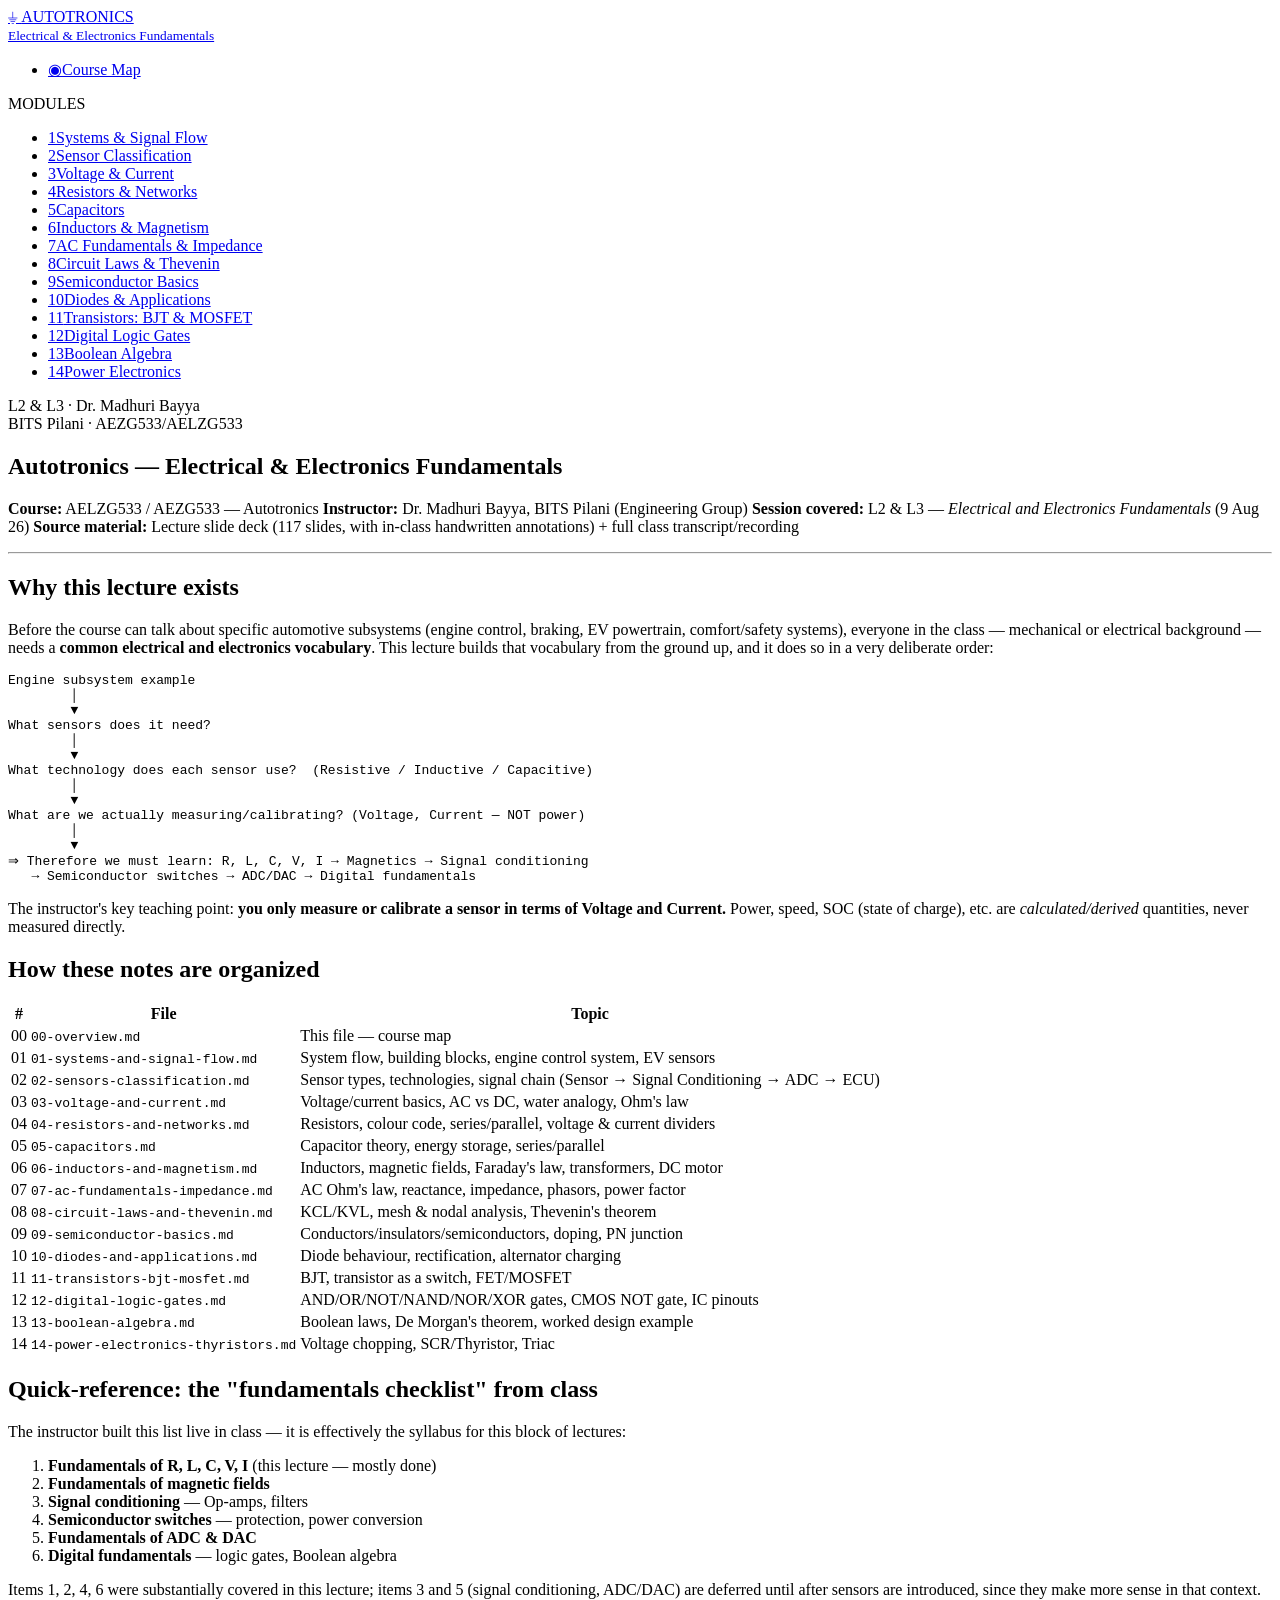
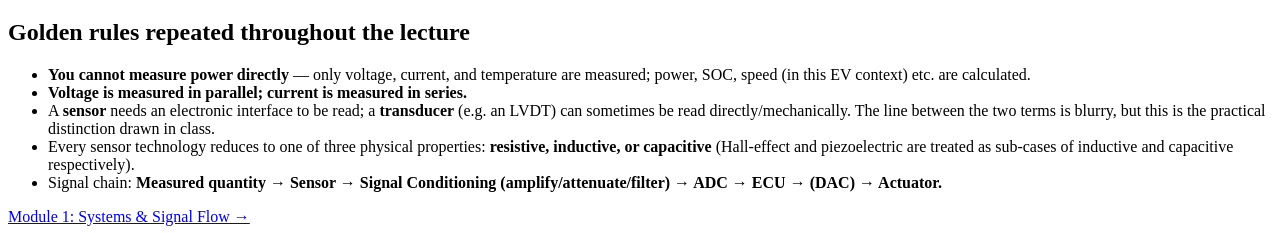
==== index.html @ 304dc294 "Add files via upload" ====
<!DOCTYPE html>
<html lang="en">
<head>
<meta charset="UTF-8">
<meta name="viewport" content="width=device-width, initial-scale=1.0">
<title>Course Map · Autotronics Fundamentals</title>
<link rel="stylesheet" href="styles.css">
<link rel="preconnect" href="https://fonts.googleapis.com">
<link href="https://fonts.googleapis.com/css2?family=IBM+Plex+Mono:wght@400;500;600;700&family=IBM+Plex+Sans:wght@400;500;600;700&display=swap" rel="stylesheet">
</head>
<body>
<div class="board">
  <aside class="sidebar">
    <div class="sidebar-head">
      <a href="index.html" class="logo">
        <span class="logo-mark">⏚</span>
        <span class="logo-text">AUTOTRONICS<br><small>Electrical &amp; Electronics Fundamentals</small></span>
      </a>
    </div>
    <nav>
      <ul class="nav-list">
        <li class="active"><a href="index.html"><span class="pin">◉</span>Course Map</a></li>
      </ul>
      <div class="nav-divider">MODULES</div>
      <ul class="nav-list">
        <li class=""><a href="01-systems-and-signal-flow.html"><span class="pin">1</span>Systems &amp; Signal Flow</a></li>
<li class=""><a href="02-sensors-classification.html"><span class="pin">2</span>Sensor Classification</a></li>
<li class=""><a href="03-voltage-and-current.html"><span class="pin">3</span>Voltage &amp; Current</a></li>
<li class=""><a href="04-resistors-and-networks.html"><span class="pin">4</span>Resistors &amp; Networks</a></li>
<li class=""><a href="05-capacitors.html"><span class="pin">5</span>Capacitors</a></li>
<li class=""><a href="06-inductors-and-magnetism.html"><span class="pin">6</span>Inductors &amp; Magnetism</a></li>
<li class=""><a href="07-ac-fundamentals-impedance.html"><span class="pin">7</span>AC Fundamentals &amp; Impedance</a></li>
<li class=""><a href="08-circuit-laws-and-thevenin.html"><span class="pin">8</span>Circuit Laws &amp; Thevenin</a></li>
<li class=""><a href="09-semiconductor-basics.html"><span class="pin">9</span>Semiconductor Basics</a></li>
<li class=""><a href="10-diodes-and-applications.html"><span class="pin">10</span>Diodes &amp; Applications</a></li>
<li class=""><a href="11-transistors-bjt-mosfet.html"><span class="pin">11</span>Transistors: BJT &amp; MOSFET</a></li>
<li class=""><a href="12-digital-logic-gates.html"><span class="pin">12</span>Digital Logic Gates</a></li>
<li class=""><a href="13-boolean-algebra.html"><span class="pin">13</span>Boolean Algebra</a></li>
<li class=""><a href="14-power-electronics-thyristors.html"><span class="pin">14</span>Power Electronics</a></li>
      </ul>
    </nav>
    <div class="sidebar-foot">L2 &amp; L3 · Dr. Madhuri Bayya<br>BITS Pilani · AEZG533/AELZG533</div>
  </aside>
  <main class="content">
    <div class="trace-rule"></div>
    <article class="markdown-body">
<h1 id="autotronics-electrical-electronics-fundamentals">Autotronics — Electrical &amp; Electronics Fundamentals</h1>
<p><strong>Course:</strong> AELZG533 / AEZG533 — Autotronics
<strong>Instructor:</strong> Dr. Madhuri Bayya, BITS Pilani (Engineering Group)
<strong>Session covered:</strong> L2 &amp; L3 — <em>Electrical and Electronics Fundamentals</em> (9 Aug 26)
<strong>Source material:</strong> Lecture slide deck (117 slides, with in-class handwritten annotations) + full class transcript/recording</p>
<hr />
<h2 id="why-this-lecture-exists">Why this lecture exists</h2>
<p>Before the course can talk about specific automotive subsystems (engine
control, braking, EV powertrain, comfort/safety systems), everyone in the
class — mechanical or electrical background — needs a <strong>common electrical
and electronics vocabulary</strong>. This lecture builds that vocabulary from the
ground up, and it does so in a very deliberate order:</p>
<pre><code>Engine subsystem example
        │
        ▼
What sensors does it need?
        │
        ▼
What technology does each sensor use?  (Resistive / Inductive / Capacitive)
        │
        ▼
What are we actually measuring/calibrating? (Voltage, Current — NOT power)
        │
        ▼
⇒ Therefore we must learn: R, L, C, V, I → Magnetics → Signal conditioning
   → Semiconductor switches → ADC/DAC → Digital fundamentals
</code></pre>
<p>The instructor's key teaching point: <strong>you only measure or calibrate a
sensor in terms of Voltage and Current.</strong> Power, speed, SOC (state of
charge), etc. are <em>calculated/derived</em> quantities, never measured directly.</p>
<h2 id="how-these-notes-are-organized">How these notes are organized</h2>
<table>
<thead>
<tr>
<th>#</th>
<th>File</th>
<th>Topic</th>
</tr>
</thead>
<tbody>
<tr>
<td>00</td>
<td><code>00-overview.md</code></td>
<td>This file — course map</td>
</tr>
<tr>
<td>01</td>
<td><code>01-systems-and-signal-flow.md</code></td>
<td>System flow, building blocks, engine control system, EV sensors</td>
</tr>
<tr>
<td>02</td>
<td><code>02-sensors-classification.md</code></td>
<td>Sensor types, technologies, signal chain (Sensor → Signal Conditioning → ADC → ECU)</td>
</tr>
<tr>
<td>03</td>
<td><code>03-voltage-and-current.md</code></td>
<td>Voltage/current basics, AC vs DC, water analogy, Ohm's law</td>
</tr>
<tr>
<td>04</td>
<td><code>04-resistors-and-networks.md</code></td>
<td>Resistors, colour code, series/parallel, voltage &amp; current dividers</td>
</tr>
<tr>
<td>05</td>
<td><code>05-capacitors.md</code></td>
<td>Capacitor theory, energy storage, series/parallel</td>
</tr>
<tr>
<td>06</td>
<td><code>06-inductors-and-magnetism.md</code></td>
<td>Inductors, magnetic fields, Faraday's law, transformers, DC motor</td>
</tr>
<tr>
<td>07</td>
<td><code>07-ac-fundamentals-impedance.md</code></td>
<td>AC Ohm's law, reactance, impedance, phasors, power factor</td>
</tr>
<tr>
<td>08</td>
<td><code>08-circuit-laws-and-thevenin.md</code></td>
<td>KCL/KVL, mesh &amp; nodal analysis, Thevenin's theorem</td>
</tr>
<tr>
<td>09</td>
<td><code>09-semiconductor-basics.md</code></td>
<td>Conductors/insulators/semiconductors, doping, PN junction</td>
</tr>
<tr>
<td>10</td>
<td><code>10-diodes-and-applications.md</code></td>
<td>Diode behaviour, rectification, alternator charging</td>
</tr>
<tr>
<td>11</td>
<td><code>11-transistors-bjt-mosfet.md</code></td>
<td>BJT, transistor as a switch, FET/MOSFET</td>
</tr>
<tr>
<td>12</td>
<td><code>12-digital-logic-gates.md</code></td>
<td>AND/OR/NOT/NAND/NOR/XOR gates, CMOS NOT gate, IC pinouts</td>
</tr>
<tr>
<td>13</td>
<td><code>13-boolean-algebra.md</code></td>
<td>Boolean laws, De Morgan's theorem, worked design example</td>
</tr>
<tr>
<td>14</td>
<td><code>14-power-electronics-thyristors.md</code></td>
<td>Voltage chopping, SCR/Thyristor, Triac</td>
</tr>
</tbody>
</table>
<h2 id="quick-reference-the-fundamentals-checklist-from-class">Quick-reference: the "fundamentals checklist" from class</h2>
<p>The instructor built this list live in class — it is effectively the
syllabus for this block of lectures:</p>
<ol>
<li><strong>Fundamentals of R, L, C, V, I</strong> (this lecture — mostly done)</li>
<li><strong>Fundamentals of magnetic fields</strong></li>
<li><strong>Signal conditioning</strong> — Op-amps, filters</li>
<li><strong>Semiconductor switches</strong> — protection, power conversion</li>
<li><strong>Fundamentals of ADC &amp; DAC</strong></li>
<li><strong>Digital fundamentals</strong> — logic gates, Boolean algebra</li>
</ol>
<p>Items 1, 2, 4, 6 were substantially covered in this lecture; items 3 and 5
(signal conditioning, ADC/DAC) are deferred until after sensors are
introduced, since they make more sense in that context.</p>
<h2 id="golden-rules-repeated-throughout-the-lecture">Golden rules repeated throughout the lecture</h2>
<ul>
<li><strong>You cannot measure power directly</strong> — only voltage, current, and
  temperature are measured; power, SOC, speed (in this EV context) etc. are
  calculated.</li>
<li><strong>Voltage is measured in parallel; current is measured in series.</strong></li>
<li>A <strong>sensor</strong> needs an electronic interface to be read; a <strong>transducer</strong>
  (e.g. an LVDT) can sometimes be read directly/mechanically. The line
  between the two terms is blurry, but this is the practical distinction
  drawn in class.</li>
<li>Every sensor technology reduces to one of three physical properties:
  <strong>resistive, inductive, or capacitive</strong> (Hall-effect and piezoelectric are
  treated as sub-cases of inductive and capacitive respectively).</li>
<li>Signal chain: <strong>Measured quantity → Sensor → Signal Conditioning
  (amplify/attenuate/filter) → ADC → ECU → (DAC) → Actuator.</strong></li>
</ul>
    </article>
    <div class="pagenav">
      <div class="pagenav-inner"><a class="next" href="notes/01-systems-and-signal-flow.html">Module 1: Systems &amp; Signal Flow →</a></div>
    </div>
  </main>
</div>
</body>
</html>
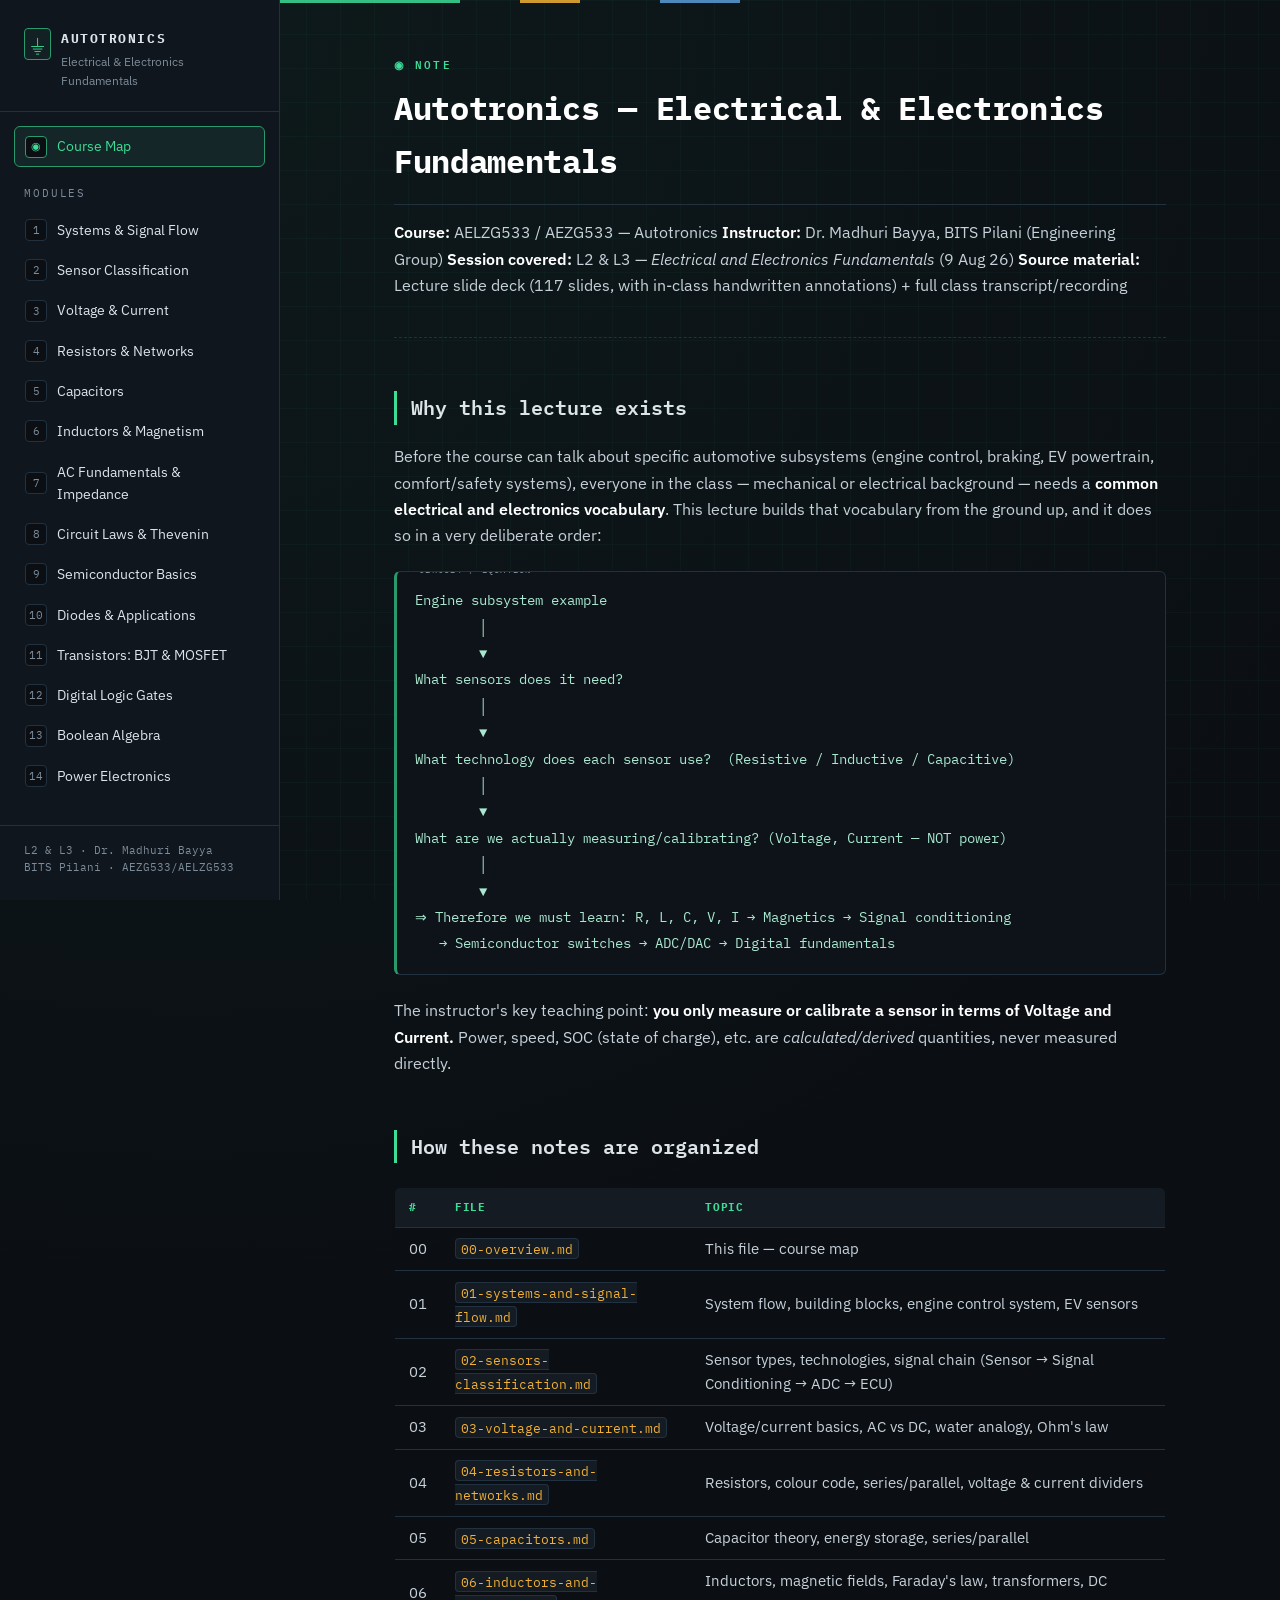
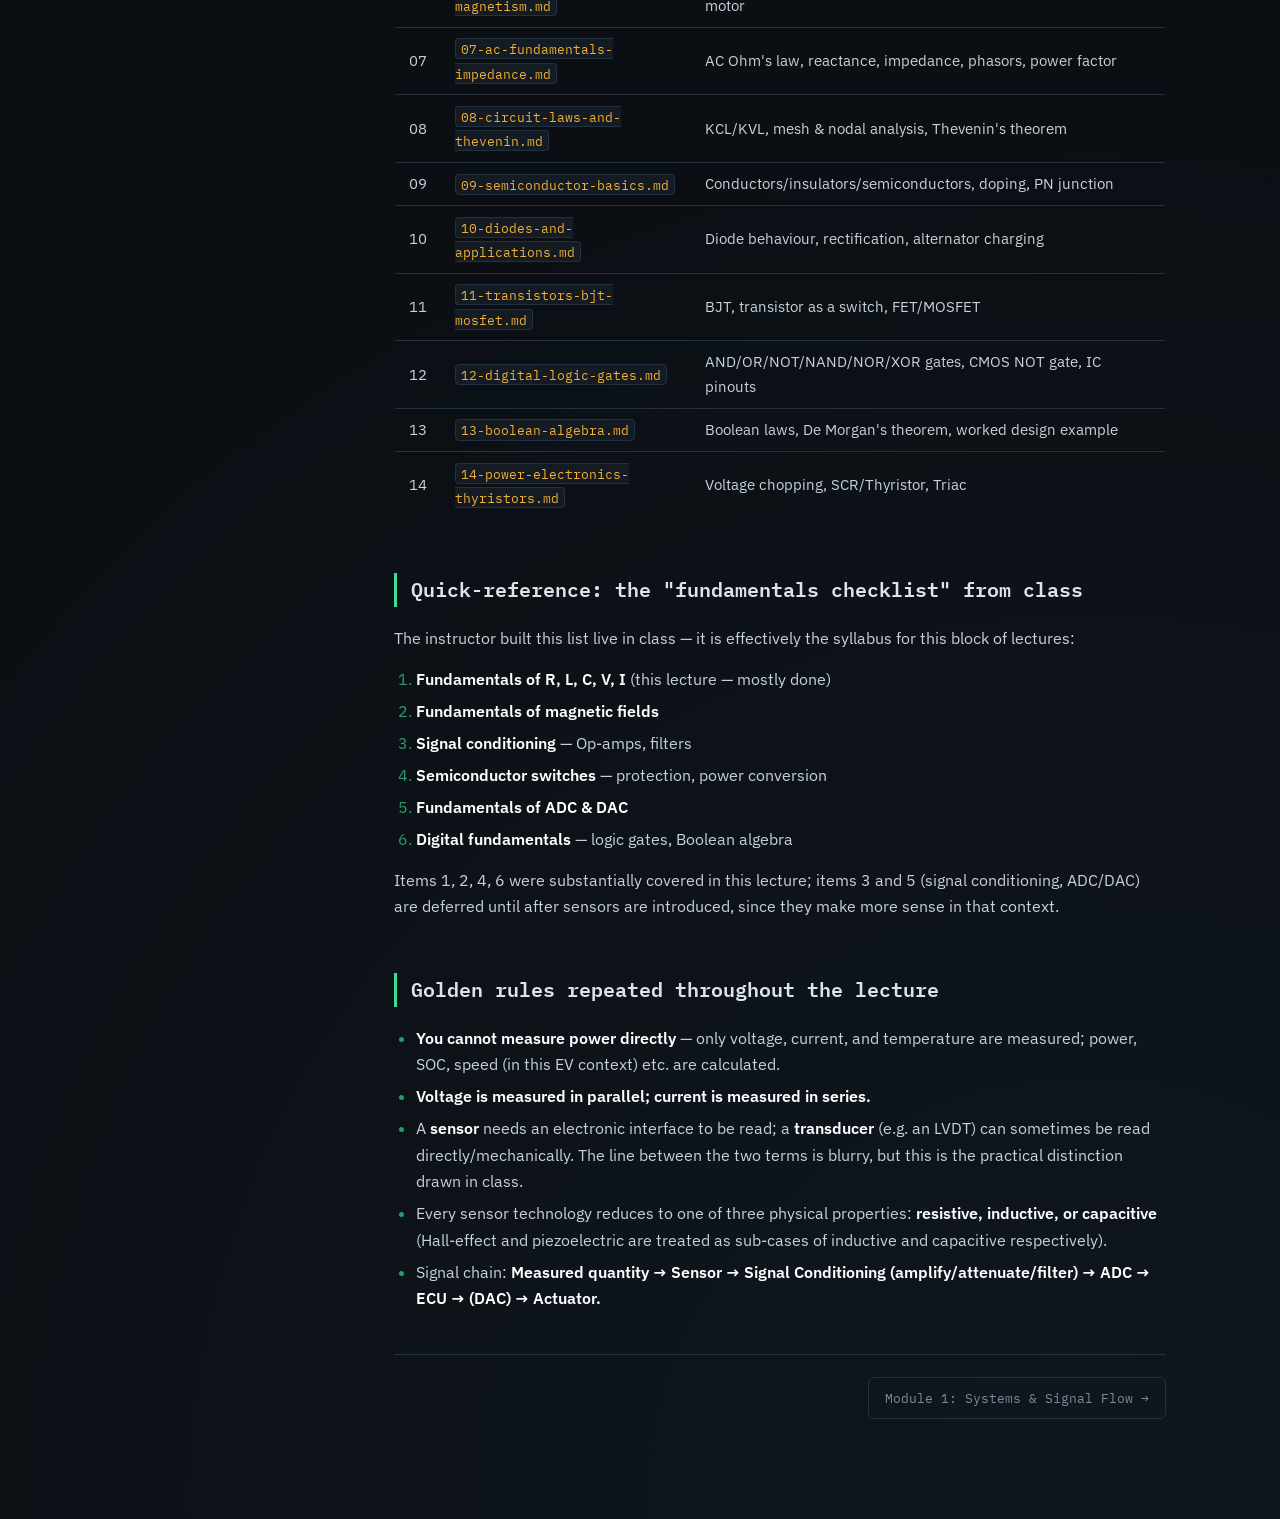
==== commit edc28a18: "Add files via upload" ====
--- a/index.html
+++ b/index.html
@@ -23,20 +23,20 @@
       </ul>
       <div class="nav-divider">MODULES</div>
       <ul class="nav-list">
-        <li class=""><a href="01-systems-and-signal-flow.html"><span class="pin">1</span>Systems &amp; Signal Flow</a></li>
-<li class=""><a href="02-sensors-classification.html"><span class="pin">2</span>Sensor Classification</a></li>
-<li class=""><a href="03-voltage-and-current.html"><span class="pin">3</span>Voltage &amp; Current</a></li>
-<li class=""><a href="04-resistors-and-networks.html"><span class="pin">4</span>Resistors &amp; Networks</a></li>
-<li class=""><a href="05-capacitors.html"><span class="pin">5</span>Capacitors</a></li>
-<li class=""><a href="06-inductors-and-magnetism.html"><span class="pin">6</span>Inductors &amp; Magnetism</a></li>
-<li class=""><a href="07-ac-fundamentals-impedance.html"><span class="pin">7</span>AC Fundamentals &amp; Impedance</a></li>
-<li class=""><a href="08-circuit-laws-and-thevenin.html"><span class="pin">8</span>Circuit Laws &amp; Thevenin</a></li>
-<li class=""><a href="09-semiconductor-basics.html"><span class="pin">9</span>Semiconductor Basics</a></li>
-<li class=""><a href="10-diodes-and-applications.html"><span class="pin">10</span>Diodes &amp; Applications</a></li>
-<li class=""><a href="11-transistors-bjt-mosfet.html"><span class="pin">11</span>Transistors: BJT &amp; MOSFET</a></li>
-<li class=""><a href="12-digital-logic-gates.html"><span class="pin">12</span>Digital Logic Gates</a></li>
-<li class=""><a href="13-boolean-algebra.html"><span class="pin">13</span>Boolean Algebra</a></li>
-<li class=""><a href="14-power-electronics-thyristors.html"><span class="pin">14</span>Power Electronics</a></li>
+        <li class=""><a href="notes/01-systems-and-signal-flow.md"><span class="pin">1</span>Systems &amp; Signal Flow</a></li>
+      <li class=""><a href="notes/02-sensors-classification.md"><span class="pin">2</span>Sensor Classification</a></li>
+      <li class=""><a href="notes/03-voltage-and-current.md"><span class="pin">3</span>Voltage &amp; Current</a></li>
+      <li class=""><a href="notes/04-resistors-and-networks.md"><span class="pin">4</span>Resistors &amp; Networks</a></li>
+      <li class=""><a href="notes/05-capacitors.md"><span class="pin">5</span>Capacitors</a></li>
+      <li class=""><a href="notes/06-inductors-and-magnetism.md"><span class="pin">6</span>Inductors &amp; Magnetism</a></li>
+      <li class=""><a href="notes/07-ac-fundamentals-impedance.md"><span class="pin">7</span>AC Fundamentals &amp; Impedance</a></li>
+      <li class=""><a href="notes/08-circuit-laws-and-thevenin.md"><span class="pin">8</span>Circuit Laws &amp; Thevenin</a></li>
+      <li class=""><a href="notes/09-semiconductor-basics.md"><span class="pin">9</span>Semiconductor Basics</a></li>
+      <li class=""><a href="notes/10-diodes-and-applications.md"><span class="pin">10</span>Diodes &amp; Applications</a></li>
+      <li class=""><a href="notes/11-transistors-bjt-mosfet.md"><span class="pin">11</span>Transistors: BJT &amp; MOSFET</a></li>
+      <li class=""><a href="notes/12-digital-logic-gates.md"><span class="pin">12</span>Digital Logic Gates</a></li>
+      <li class=""><a href="notes/13-boolean-algebra.md"><span class="pin">13</span>Boolean Algebra</a></li>
+      <li class=""><a href="notes/14-power-electronics-thyristors.md"><span class="pin">14</span>Power Electronics</a></li>
       </ul>
     </nav>
     <div class="sidebar-foot">L2 &amp; L3 · Dr. Madhuri Bayya<br>BITS Pilani · AEZG533/AELZG533</div>
@@ -193,7 +193,7 @@
 </ul>
     </article>
     <div class="pagenav">
-      <div class="pagenav-inner"><a class="next" href="notes/01-systems-and-signal-flow.html">Module 1: Systems &amp; Signal Flow →</a></div>
+      <div class="pagenav-inner"><a class="next" href="notes/01-systems-and-signal-flow.md">Module 1: Systems &amp; Signal Flow →</a></div>
     </div>
   </main>
 </div>
--- a/styles.css
+++ b/styles.css
@@ -0,0 +1,424 @@
+/* ============================================================
+   AUTOTRONICS — Electrical & Electronics Fundamentals notes
+   Design language: schematic / PCB blueprint.
+   Palette:
+     --bg        #0b0f14  near-black blue-graphite (PCB substrate)
+     --panel     #10161d  sidebar / card panel
+     --panel-2   #141b23  hover panel
+     --line      #223140  hairline traces / borders
+     --text      #dce4ea  primary text (silkscreen white)
+     --muted     #7c8b99  secondary text
+     --trace     #3ddc97  copper-trace green (primary accent)
+     --trace-dim #2a9a6c
+     --signal    #f2b134  amber / warning-label accent (secondary)
+     --solder    #5b9dd9  cool blue, used sparingly (link hover)
+   ============================================================ */
+
+* { box-sizing: border-box; }
+
+:root{
+  --bg:#0b0f14;
+  --panel:#10161d;
+  --panel-2:#141b23;
+  --line:#223140;
+  --text:#dce4ea;
+  --muted:#7c8b99;
+  --trace:#3ddc97;
+  --trace-dim:#2a9a6c;
+  --signal:#f2b134;
+  --solder:#5b9dd9;
+}
+
+html{ scroll-behavior:smooth; }
+
+body{
+  margin:0;
+  background:
+    radial-gradient(circle at 15% 0%, rgba(61,220,151,0.05), transparent 40%),
+    radial-gradient(circle at 85% 100%, rgba(91,157,217,0.05), transparent 45%),
+    var(--bg);
+  color:var(--text);
+  font-family:'IBM Plex Sans', -apple-system, BlinkMacSystemFont, sans-serif;
+  font-size:16px;
+  line-height:1.65;
+}
+
+/* faint PCB grid texture across the whole page */
+body::before{
+  content:"";
+  position:fixed;
+  inset:0;
+  pointer-events:none;
+  background-image:
+    linear-gradient(rgba(61,220,151,0.035) 1px, transparent 1px),
+    linear-gradient(90deg, rgba(61,220,151,0.035) 1px, transparent 1px);
+  background-size:34px 34px;
+  z-index:0;
+}
+
+.board{
+  position:relative;
+  z-index:1;
+  display:flex;
+  align-items:stretch;
+  min-height:100vh;
+}
+
+/* ---------------- SIDEBAR ---------------- */
+
+.sidebar{
+  background:var(--panel);
+  border-right:1px solid var(--line);
+  padding:28px 0 20px;
+  position:sticky;
+  top:0;
+  height:100vh;
+  overflow-y:auto;
+  display:flex;
+  flex-direction:column;
+  flex:0 0 280px;
+  width:280px;
+}
+
+.sidebar-head{ padding:0 24px 20px; border-bottom:1px solid var(--line); margin-bottom:14px; }
+
+.logo{
+  display:flex;
+  align-items:flex-start;
+  gap:10px;
+  text-decoration:none;
+  color:var(--text);
+}
+
+.logo-mark{
+  font-family:'IBM Plex Mono', monospace;
+  font-size:22px;
+  color:var(--trace);
+  line-height:1;
+  border:1px solid var(--trace-dim);
+  border-radius:4px;
+  padding:4px 6px;
+  background:rgba(61,220,151,0.06);
+}
+
+.logo-text{
+  font-family:'IBM Plex Mono', monospace;
+  font-weight:700;
+  font-size:13px;
+  letter-spacing:0.12em;
+  color:var(--text);
+}
+.logo-text small{
+  display:block;
+  font-family:'IBM Plex Sans', sans-serif;
+  font-weight:400;
+  letter-spacing:0;
+  font-size:11.5px;
+  color:var(--muted);
+  margin-top:4px;
+  text-transform:none;
+}
+
+nav{ flex:1; padding:0 14px; }
+
+.nav-divider{
+  font-family:'IBM Plex Mono', monospace;
+  font-size:10.5px;
+  letter-spacing:0.18em;
+  color:var(--muted);
+  padding:18px 10px 8px;
+}
+
+.nav-list{ list-style:none; margin:0; padding:0; }
+
+.nav-list li a{
+  display:flex;
+  align-items:center;
+  gap:10px;
+  padding:8px 10px;
+  border-radius:6px;
+  color:var(--text);
+  text-decoration:none;
+  font-size:13.5px;
+  border:1px solid transparent;
+  transition:background .12s ease, border-color .12s ease, color .12s ease;
+}
+
+.nav-list li a:hover{
+  background:var(--panel-2);
+  border-color:var(--line);
+  color:var(--trace);
+}
+
+.nav-list li.active a{
+  background:rgba(61,220,151,0.08);
+  border-color:var(--trace-dim);
+  color:var(--trace);
+}
+
+.pin{
+  font-family:'IBM Plex Mono', monospace;
+  font-size:11px;
+  width:22px;
+  height:22px;
+  flex:0 0 22px;
+  display:inline-flex;
+  align-items:center;
+  justify-content:center;
+  border:1px solid var(--line);
+  border-radius:4px;
+  color:var(--muted);
+  background:var(--bg);
+}
+
+.nav-list li.active .pin,
+.nav-list li a:hover .pin{
+  border-color:var(--trace-dim);
+  color:var(--trace);
+}
+
+.sidebar-foot{
+  padding:16px 24px 4px;
+  margin-top:12px;
+  border-top:1px solid var(--line);
+  font-family:'IBM Plex Mono', monospace;
+  font-size:10.5px;
+  color:var(--muted);
+  line-height:1.6;
+}
+
+/* ---------------- MAIN CONTENT ---------------- */
+
+.content{
+  padding:0 0 60px;
+  min-width:0;
+  flex:1 1 auto;
+}
+
+.trace-rule{
+  height:3px;
+  background:linear-gradient(90deg, var(--trace) 0%, var(--trace) 18%, transparent 18%, transparent 24%,
+             var(--signal) 24%, var(--signal) 30%, transparent 30%, transparent 38%,
+             var(--solder) 38%, var(--solder) 46%, transparent 46%);
+  opacity:0.85;
+}
+
+.markdown-body{
+  max-width:860px;
+  margin:0 auto;
+  padding:52px 44px 20px;
+}
+
+.markdown-body h1{
+  font-family:'IBM Plex Mono', monospace;
+  font-size:2rem;
+  font-weight:700;
+  letter-spacing:-0.01em;
+  color:#fff;
+  margin:0 0 6px;
+  padding-bottom:16px;
+  border-bottom:1px solid var(--line);
+  position:relative;
+}
+.markdown-body h1::before{
+  content:"◉ NOTE";
+  display:block;
+  font-size:10.5px;
+  letter-spacing:0.2em;
+  color:var(--trace);
+  margin-bottom:10px;
+  font-weight:600;
+}
+
+.markdown-body h2{
+  font-family:'IBM Plex Mono', monospace;
+  font-size:1.28rem;
+  font-weight:600;
+  color:var(--text);
+  margin:2.6em 0 0.9em;
+  padding-left:14px;
+  border-left:3px solid var(--trace);
+}
+
+.markdown-body h3{
+  font-family:'IBM Plex Mono', monospace;
+  font-size:1.02rem;
+  font-weight:600;
+  color:var(--signal);
+  margin:2em 0 0.7em;
+}
+
+.markdown-body p{ color:var(--text); margin:0.9em 0; }
+.markdown-body p, .markdown-body li{ color:#c6d1da; }
+
+.markdown-body a{ color:var(--solder); text-decoration:none; border-bottom:1px dashed rgba(91,157,217,0.5); }
+.markdown-body a:hover{ color:var(--trace); border-bottom-color:var(--trace); }
+
+.markdown-body strong{ color:#fff; font-weight:600; }
+
+.markdown-body blockquote{
+  margin:1.4em 0;
+  padding:12px 18px;
+  border-left:3px solid var(--signal);
+  background:rgba(242,177,52,0.06);
+  border-radius:0 6px 6px 0;
+  color:#e7dcc0;
+}
+.markdown-body blockquote p{ margin:0.3em 0; color:#e7dcc0; }
+
+.markdown-body ul, .markdown-body ol{ padding-left:1.4em; margin:0.9em 0; }
+.markdown-body li{ margin:0.35em 0; }
+.markdown-body li::marker{ color:var(--trace-dim); }
+
+.markdown-body code{
+  font-family:'IBM Plex Mono', monospace;
+  font-size:0.86em;
+  background:var(--panel-2);
+  border:1px solid var(--line);
+  padding:0.12em 0.4em;
+  border-radius:4px;
+  color:var(--signal);
+}
+
+.markdown-body pre{
+  background:#0d1319;
+  border:1px solid var(--line);
+  border-left:3px solid var(--trace-dim);
+  border-radius:6px;
+  padding:16px 18px;
+  overflow-x:auto;
+  margin:1.4em 0;
+  position:relative;
+}
+.markdown-body pre::before{
+  content:"CIRCUIT / EQUATION";
+  position:absolute;
+  top:-9px;
+  left:14px;
+  background:#0d1319;
+  padding:0 8px;
+  font-family:'IBM Plex Mono', monospace;
+  font-size:9px;
+  letter-spacing:0.14em;
+  color:var(--muted);
+}
+.markdown-body pre code{
+  background:none;
+  border:none;
+  padding:0;
+  color:#a9e8cf;
+  font-size:0.87em;
+  line-height:1.65;
+}
+
+.markdown-body table{
+  width:100%;
+  border-collapse:collapse;
+  margin:1.6em 0;
+  font-size:0.92em;
+  border:1px solid var(--line);
+  border-radius:6px;
+  overflow:hidden;
+}
+.markdown-body th{
+  font-family:'IBM Plex Mono', monospace;
+  font-size:0.78em;
+  letter-spacing:0.06em;
+  text-transform:uppercase;
+  background:var(--panel-2);
+  color:var(--trace);
+  text-align:left;
+  padding:10px 14px;
+  border-bottom:1px solid var(--line);
+}
+.markdown-body td{
+  padding:9px 14px;
+  border-bottom:1px solid var(--line);
+  color:#c6d1da;
+}
+.markdown-body tr:last-child td{ border-bottom:none; }
+.markdown-body tr:hover td{ background:rgba(61,220,151,0.04); }
+
+.markdown-body img{
+  max-width:100%;
+  display:block;
+  margin:0 auto;
+  border-radius:8px;
+  border:1px solid var(--line);
+  background:#fff;
+}
+
+.markdown-body figure.diagram{
+  margin:1.8em 0;
+  padding:0;
+}
+.markdown-body figure.diagram figcaption{
+  font-family:'IBM Plex Mono', monospace;
+  font-size:11.5px;
+  letter-spacing:0.02em;
+  color:var(--muted);
+  text-align:center;
+  margin-top:10px;
+  padding:0 20px;
+}
+.markdown-body figure.diagram figcaption::before{
+  content:"FIG · ";
+  color:var(--trace-dim);
+}
+
+.markdown-body hr{
+  border:none;
+  border-top:1px dashed var(--line);
+  margin:2.4em 0;
+}
+
+/* ---------------- PAGE NAV (prev/next) ---------------- */
+
+.pagenav{
+  max-width:860px;
+  margin:0 auto;
+  padding:8px 44px 40px;
+}
+.pagenav-inner{
+  display:flex;
+  justify-content:space-between;
+  gap:16px;
+  border-top:1px solid var(--line);
+  padding-top:22px;
+}
+.pagenav a{
+  font-family:'IBM Plex Mono', monospace;
+  font-size:12.5px;
+  color:var(--muted);
+  text-decoration:none;
+  border:1px solid var(--line);
+  padding:10px 16px;
+  border-radius:6px;
+  transition:all .15s ease;
+  max-width:48%;
+}
+.pagenav a:hover{
+  border-color:var(--trace-dim);
+  color:var(--trace);
+  background:rgba(61,220,151,0.05);
+}
+.pagenav a.next{ margin-left:auto; text-align:right; }
+
+/* ---------------- RESPONSIVE ---------------- */
+
+@media (max-width: 880px){
+  .board{ flex-direction:column; }
+  .sidebar{
+    position:relative;
+    height:auto;
+    border-right:none;
+    border-bottom:1px solid var(--line);
+    width:100%;
+    flex:0 0 auto;
+  }
+  .markdown-body{ padding:36px 20px 10px; }
+  .pagenav{ padding:8px 20px 30px; }
+}
+
+/* focus visibility for keyboard nav */
+a:focus-visible{ outline:2px solid var(--trace); outline-offset:2px; }
